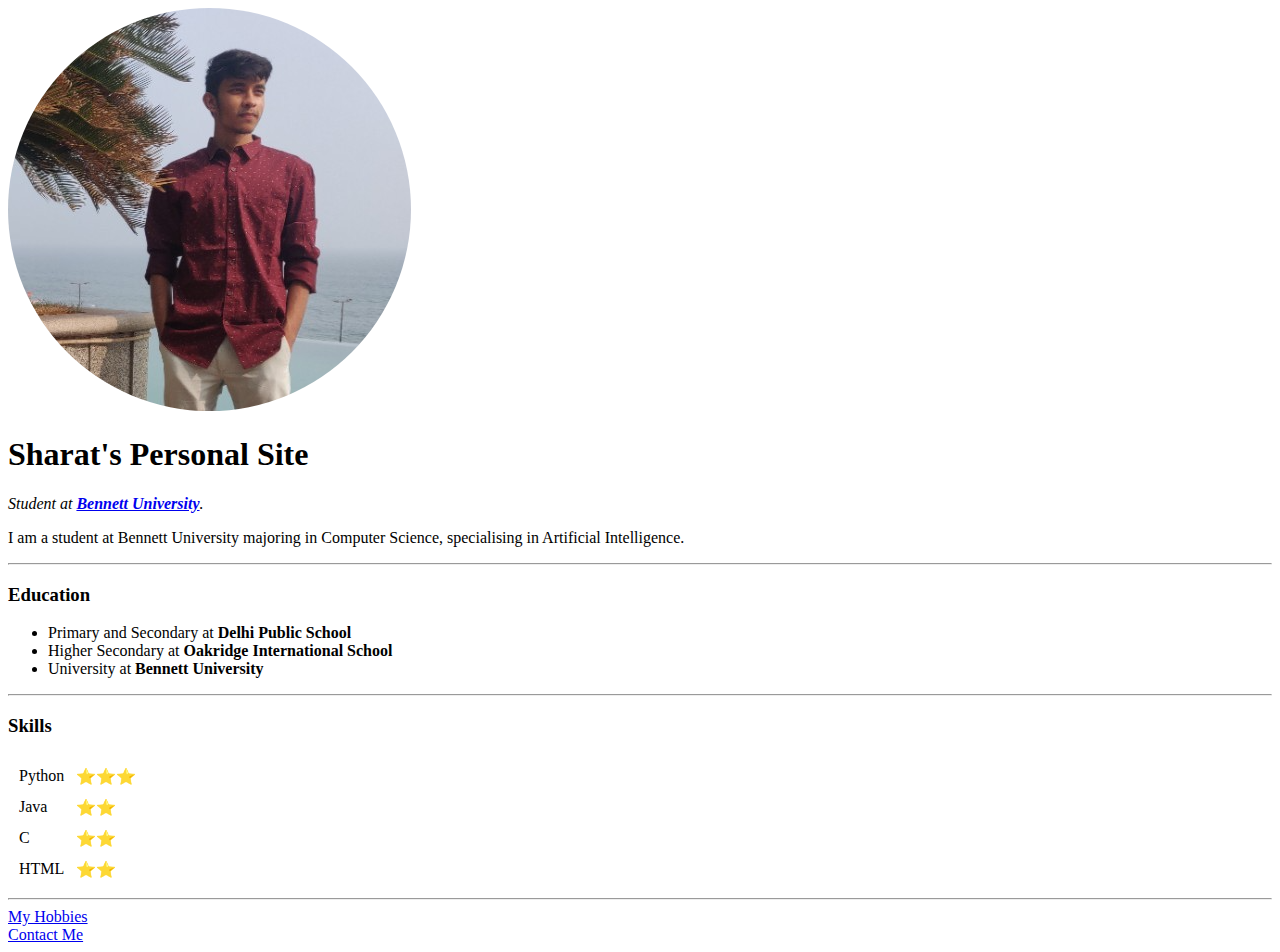
==== index.html @ 4de09865 "Add initial CV website files" ====
<!DOCTYPE html>
<html lang="en" dir="ltr">

<head>
  <meta charset="utf-8">
  <title>Sharat Pasupuleti</title>
</head>

<body>
  <!-- Introduction + Paragraph + Heading + HyperLink -->
  <img src="Images/ProfilePicture.png" alt="Sharat's Profile Picture">
  <h1>Sharat's Personal Site</h1>
  <p><em>Student at <strong><a href="https://www.google.com/url?sa=t&rct=j&q=&esrc=s&source=web&cd=&ved=2ahUKEwjI9KLCwKXvAhVFILcAHa0mB90QFjAAegQIAxAE&url=https%3A%2F%2Fwww.bennett.edu.in%2F&usg=AOvVaw3teRSkQ3Hy8adzZhBQpQb5">Bennett
          University</a></strong>.</em></p>
  <p>I am a student at Bennett University majoring in Computer Science, specialising in Artificial Intelligence.</p>
  <hr>
  <!-- Education + Ordered List + Unordered List -->
  <h3>Education</h3>
  <ul>
    <li>Primary and Secondary at <strong>Delhi Public School</strong></li>
    <li>Higher Secondary at <strong>Oakridge International School</strong></li>
    <li>University at <strong>Bennett University</strong></li>
  </ul>
  <hr>
  <!-- Skills + Table -->
  <h3>Skills</h3>
  <table cellspacing = "10">
    <tr>
      <td>Python</td>
      <td>⭐️⭐️⭐️</td>
    </tr>
    <tr>
      <td>Java</td>
      <td>⭐️⭐️</td>
    </tr>
    <tr>
      <td>C</td>
      <td>⭐️⭐️</td>
    </tr>
    <tr>
      <td>HTML</td>
      <td>⭐️⭐️</td>
    </tr>
  </table>
  <hr>
  <a href="Hobbies.html">My Hobbies</a>
  <br>
  <a href="Contact-Me.html">Contact Me</a>
</body>

</html>
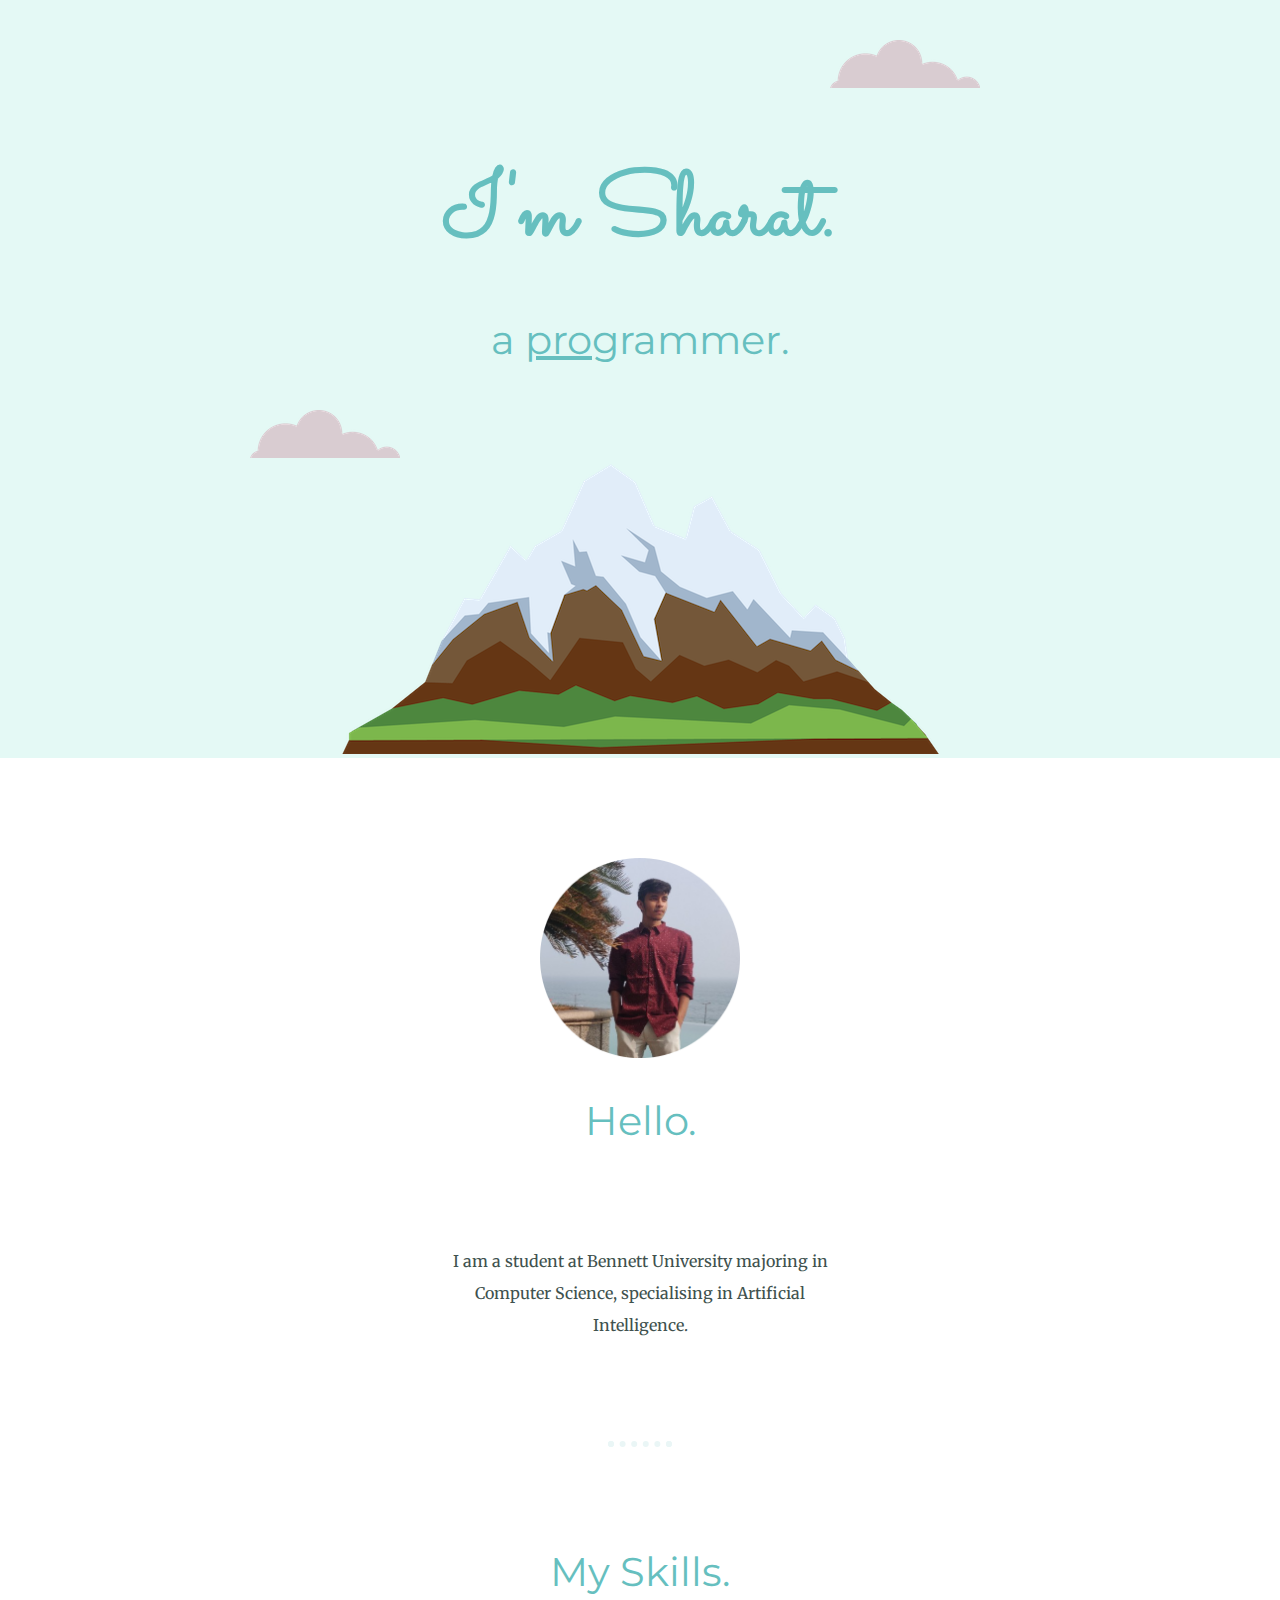
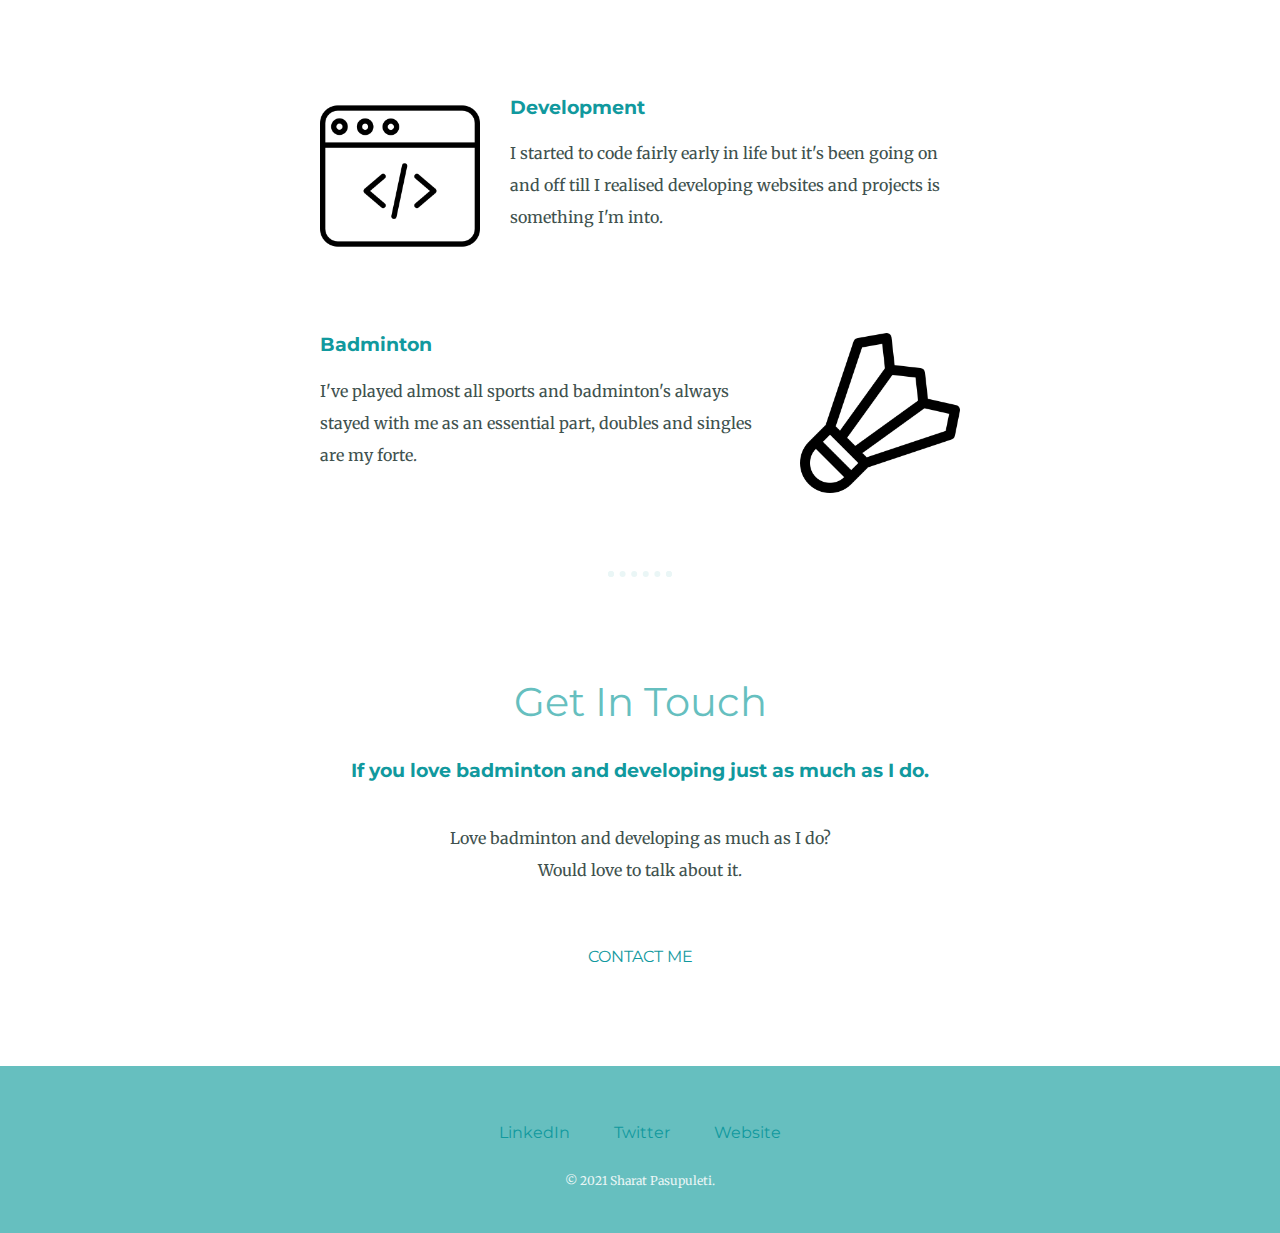
==== commit 35982b12: "Second version of website with CSS" ====
--- a/index.html
+++ b/index.html
@@ -1,51 +1,61 @@
- <!DOCTYPE html>
+<!DOCTYPE html>
 <html lang="en" dir="ltr">
 
 <head>
   <meta charset="utf-8">
   <title>Sharat Pasupuleti</title>
+  <link rel="stylesheet" type="text/css" href="CSS/styles.css">
+  <link rel="icon" href="images/favicon.ico">
+  <link href="https://fonts.googleapis.com/css2?family=Merriweather:wght@300&family=Montserrat:wght@300&family=Sacramento&display=swap" rel="stylesheet">
 </head>
 
 <body>
-  <!-- Introduction + Paragraph + Heading + HyperLink -->
-  <img src="Images/ProfilePicture.png" alt="Sharat's Profile Picture">
-  <h1>Sharat's Personal Site</h1>
-  <p><em>Student at <strong><a href="https://www.google.com/url?sa=t&rct=j&q=&esrc=s&source=web&cd=&ved=2ahUKEwjI9KLCwKXvAhVFILcAHa0mB90QFjAAegQIAxAE&url=https%3A%2F%2Fwww.bennett.edu.in%2F&usg=AOvVaw3teRSkQ3Hy8adzZhBQpQb5">Bennett
-          University</a></strong>.</em></p>
-  <p>I am a student at Bennett University majoring in Computer Science, specialising in Artificial Intelligence.</p>
-  <hr>
-  <!-- Education + Ordered List + Unordered List -->
-  <h3>Education</h3>
-  <ul>
-    <li>Primary and Secondary at <strong>Delhi Public School</strong></li>
-    <li>Higher Secondary at <strong>Oakridge International School</strong></li>
-    <li>University at <strong>Bennett University</strong></li>
-  </ul>
-  <hr>
-  <!-- Skills + Table -->
-  <h3>Skills</h3>
-  <table cellspacing = "10">
-    <tr>
-      <td>Python</td>
-      <td>⭐️⭐️⭐️</td>
-    </tr>
-    <tr>
-      <td>Java</td>
-      <td>⭐️⭐️</td>
-    </tr>
-    <tr>
-      <td>C</td>
-      <td>⭐️⭐️</td>
-    </tr>
-    <tr>
-      <td>HTML</td>
-      <td>⭐️⭐️</td>
-    </tr>
-  </table>
-  <hr>
-  <a href="Hobbies.html">My Hobbies</a>
-  <br>
-  <a href="Contact-Me.html">Contact Me</a>
+
+  <div class="top-container">
+    <img class="top-cloud" src="images/cloud.png" alt="cloud-img">
+    <h1>I'm Sharat.</h1>
+    <h2>a <span>pro</span>grammer.</h2>
+    <img class="bottom-cloud" src="images/cloud.png" alt="cloud-img">
+    <img src="images/mountain.png" alt="mountain-img">
+  </div>
+  <div class="middle-container">
+    <div class="profile">
+      <img class="profile-picture"src="images/ProfilePicture.png" alt="Sharat's Profile Picture">
+      <h2>Hello.</h2>
+      <p class="intro">I am a student at Bennett University majoring in Computer Science, specialising in Artificial Intelligence.</</p>
+    </div>
+    <hr>
+    <div class="skills">
+      <h2>My Skills.</h2>
+      <div class="skill-row">
+        <img class="icon-1" src="images/web-programming.png" alt="web-programming">
+        <h3>Development</h3>
+        <p class="development-skill-description">I started to code fairly early in life but it's been going on and off till I realised developing websites and projects is something I'm into. </p>
+      </div>
+      <div class="skill-row">
+        <img class="icon-2" src="images/shuttlecock.png" alt="shuttlecock">
+        <h3>Badminton</h3>
+        <p class="badminton-skill-description">I've played almost all sports and badminton's always stayed with me as an essential part, doubles and singles are my forte.</p>
+      </div>
+    </div>
+    <hr>
+    <div class="contact-me">
+      <h2>Get In Touch</h2>
+      <h3>If you love badminton and developing just as much as I do.</h3>
+      <p class="contact-message">Love badminton and developing as much as I do? Would love to talk about it.</p>
+      <a href="mailto:sharatp0910@gmail.com" class="btn">CONTACT ME</a>
+    </div>
+  </div>
+
+
+  <div class="bottom-container">
+    <a class="footer-link" href="https://www.linkedin.com/">LinkedIn</a>
+    <a class="footer-link" href="https://twitter.com/">Twitter</a>
+    <a class="footer-link" href="https://www.appbrewery.co/">Website</a>
+    <p class="copyright">© 2021 Sharat Pasupuleti.</p>
+  </div>
+
+
 </body>
 
 </html>
--- a/CSS/styles.css
+++ b/CSS/styles.css
@@ -0,0 +1,120 @@
+
+body {
+  margin: 0;
+  text-align: center;
+  font-family: 'Merriweather', serif;
+  color: #40514E;
+}
+
+h1 {
+  margin: 50px auto 0 auto;
+  color: #66BFBF;
+  font-family: 'Sacramento', cursive;
+  font-size: 5.625rem;
+}
+
+h2 {
+  color: #66BFBF;
+  font-weight: normal;
+  font-family: 'Montserrat', sans-serif;
+  font-size: 2.5rem;
+}
+
+h3 {
+  color: #11999E;
+  font-family: 'Montserrat', sans-serif;
+}
+
+hr {
+  border: dotted #EAF6F6 6px;
+  border-bottom: none;
+  width: 4%;
+  margin: 100px auto;
+}
+p {
+  line-height: 2;
+}
+
+.top-container {
+  background-color: #E4F9F5;
+  position: relative;
+  padding-top: 100px;
+}
+
+.middle-container {
+  margin: 100px 0;
+
+}
+
+.bottom-container {
+  margin-top: 50px;
+  background-color: #66BFBF;
+  color: #11999E;
+  padding: 50px 50px 20px;
+  line-height: 2;
+}
+
+.copyright {
+  color: #EAF6F6;
+  font-size: 0.75rem;
+  margin: 20px 0;
+}
+
+.skill-row {
+  width: 50%;
+  margin: 100px auto 100px auto;
+  text-align: left;
+}
+
+a {
+  color: #11999E;
+  font-family: 'Montserrat', sans-serif;
+  margin: 10px 20px;
+  text-decoration: none;
+}
+
+a:hover {
+  color: #EAF6F6;
+}
+
+span {
+  text-decoration: underline;
+}
+
+.top-cloud {
+  position: absolute;
+  right: 300px;
+  top: 40px;
+}
+
+.bottom-cloud {
+  position: absolute;
+  left: 250px;
+  bottom: 300px;
+}
+
+.icon-1 {
+  width: 25%;
+  float: left;
+  margin-right: 30px;
+}
+
+.icon-2 {
+  width: 25%;
+  float: right;
+  margin-left: 30px;
+}
+
+.profile-picture {
+  height: 200px;
+}
+
+.intro {
+  width: 30%;
+  margin: 100px auto;
+}
+
+.contact-message {
+  width: 30%;
+  margin: 40px auto 60px;
+}
